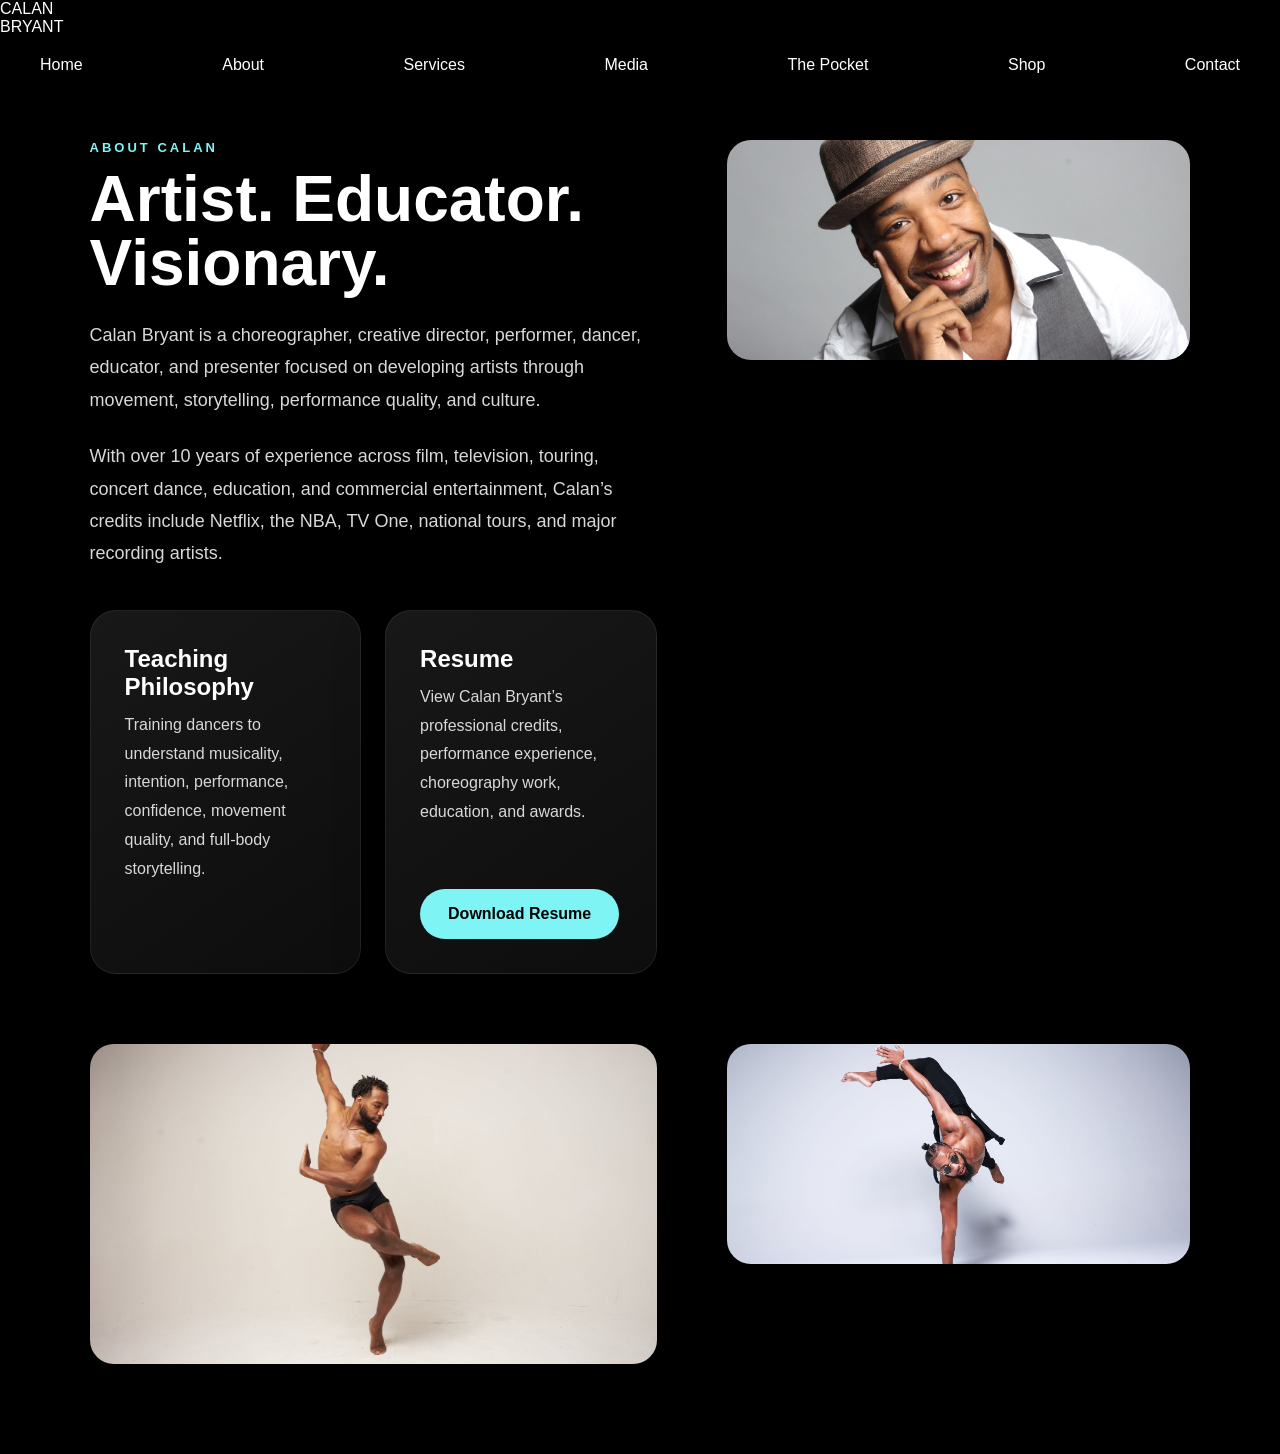
==== about.html @ 5f53896d "edit about page image layout" ====
<!DOCTYPE html>
<html lang="en">
<head>
  <meta charset="UTF-8">
  <meta name="viewport" content="width=device-width, initial-scale=1.0">
  <title>About | Calan Bryant</title>
  <link rel="stylesheet" href="style.css">
</head>

<body>

<header>
  <div class="logo">CALAN BRYANT</div>

  <nav>
    <a href="index.html">Home</a>
    <a href="about.html">About</a>
    <a href="services.html">Services</a>
    <a href="media.html">Media</a>
    <a href="pocket.html">The Pocket</a>
    <a href="shop.html">Shop</a>
    <a href="contact.html">Contact</a>
  </nav>
</header>

<section id="about" class="about-section">

  <div class="about-layout">

    <div class="about-content">

      <div class="eyebrow">About Calan</div>

      <h2>Artist. Educator. Visionary.</h2>

      <p>
        Calan Bryant is a choreographer, creative director, performer, dancer,
        educator, and presenter focused on developing artists through movement,
        storytelling, performance quality, and culture.
      </p>

      <p>
        With over 10 years of experience across film, television, touring,
        concert dance, education, and commercial entertainment, Calan’s credits
        include Netflix, the NBA, TV One, national tours, and major recording artists.
      </p>

      <div class="grid about-cards">

        <div class="card">
          <h3>Teaching Philosophy</h3>
          <p>
            Training dancers to understand musicality, intention, performance,
            confidence, movement quality, and full-body storytelling.
          </p>
        </div>

        <div class="card">
          <h3>Resume</h3>
          <p>
            View Calan Bryant’s professional credits, performance experience,
            choreography work, education, and awards.
          </p>

          <br>

          <a href="assets/Calan_Bryant_Resume.pdf" target="_blank" class="btn primary">
            Download Resume
          </a>
        </div>

      </div>

    </div>

     <div class="about-photo top-photo">
    <img src="images/About.jpg" alt="Calan Bryant">
  </div>

  <div class="about-photo middle-photo">
    <img src="images/about2.JPG" alt="Calan Bryant">
  </div>

  <div class="about-photo bottom-photo">
    <img src="images/about3.jpg" alt="Calan Bryant">
  </div>

  </div>

</section>

</body>
</html>
---- style.css ----
*{
  margin:0;
  padding:0;
  box-sizing:border-box;
}

body{
  font-family:Arial, sans-serif;
  background:#000;
  color:white;
}

header{
  background:black;
  position:fixed;
  width:100%;
  top:0;
  z-index:1000;
}

nav{
  display:flex;
  justify-content:space-between;
  align-items:center;
  padding:20px 40px;
}

.logo{
  width:120px;
}

nav ul{
  display:flex;
  list-style:none;
  gap:25px;
}

nav a{
  color:white;
  text-decoration:none;
}

.hero{
  height:100vh;
  display:flex;
  justify-content:center;
  align-items:center;
  text-align:center;
  background:#111;
  padding:20px;
}

.hero h1{
  font-size:70px;
}

.hero p{
  margin:20px 0;
  font-size:20px;
}

.btn{
  display:inline-block;
  padding:15px 30px;
  background:#8ffcff;
  color:black;
  text-decoration:none;
  border-radius:30px;
  font-weight:bold;
}

.section{
  padding:100px 40px;
  text-align:center;
}

.dark{
  background:#111;
}

.cards{
  display:grid;
  grid-template-columns:repeat(auto-fit,minmax(250px,1fr));
  gap:20px;
  margin-top:40px;
}

.card{
  background:#1c1c1c;
  padding:30px;
  border-radius:20px;
}

.pocket-logo{
  width:180px;
  margin-bottom:30px;
}

footer{
  text-align:center;
  padding:30px;
  background:#111;
}
.hero {
  position: relative;
  min-height: 100vh;
  background: #0d0d0d;
  display: flex;
  justify-content: center;
  align-items: center;
  text-align: center;
  overflow: hidden;
  padding: 0 40px;
}

.hero-content {
  position: relative;
  z-index: 2;
  max-width: 900px;
  margin-top: 300px;
}

.hero-image {
  position: absolute;
  width: 240px;
  height: 320px;
  overflow: hidden;
  border-radius: 12px;
  z-index: 1;
}

.hero-image img {
  width: 100%;
  height: 100%;
  object-fit: contain;
}

.left-image {
  left: 80px;
  top: 100px;
}

.right-image {
  right: 80px;
  top: 75px;
}
/* HOMEPAGE MODERN CINEMATIC SECTIONS */

section {
  padding: 90px 7%;
}

section:nth-of-type(even) {
  background: #050505;
}

.eyebrow {
  color: #7ff4f4;
  text-transform: uppercase;
  letter-spacing: 3px;
  font-size: 13px;
  font-weight: 700;
  margin-bottom: 12px;
}

h2 {
  font-size: clamp(34px, 5vw, 64px);
  line-height: 1;
  max-width: 950px;
  margin-bottom: 24px;
}

p {
  font-size: 18px;
  line-height: 1.7;
  color: #d8d8d8;
}

.grid {
  display: grid;
  grid-template-columns: repeat(3, 1fr);
  gap: 22px;
  margin-top: 35px;
}

.card,
.media-box {
  background: linear-gradient(145deg, #181818, #0d0d0d);
  border: 1px solid rgba(255,255,255,0.08);
  border-radius: 26px;
  padding: 34px;
  min-height: 220px;
  box-shadow: 0 20px 50px rgba(0,0,0,0.35);
}

.card h3,
.media-box {
  font-size: 24px;
  font-weight: 800;
}

.card p {
  font-size: 16px;
  margin-top: 10px;
}

.media-box {
  display: flex;
  align-items: end;
  min-height: 280px;
  background:
    linear-gradient(to top, rgba(0,0,0,.85), rgba(0,0,0,.15)),
    #151515;
}

.btn,
.hero-buttons a {
  display: inline-block;
  background: #7ff4f4;
  color: #000;
  padding: 16px 28px;
  border-radius: 999px;
  font-weight: 800;
  text-decoration: none;
  margin-top: 20px;
  transition: 0.3s ease;
}

.btn:hover,
.hero-buttons a:hover {
  transform: translateY(-3px);
  background: white;
}

.pocket-preview {
  background:
    linear-gradient(135deg, rgba(127,244,244,.15), rgba(0,0,0,.92)),
    #050505;
  border-top: 1px solid rgba(127,244,244,.2);
  border-bottom: 1px solid rgba(127,244,244,.2);
}

.footer-grid {
  display: grid;
  grid-template-columns: repeat(4, 1fr);
  gap: 30px;
}

footer {
  background: #020202;
  padding: 60px 7%;
  border-top: 1px solid rgba(255,255,255,.1);
}

footer input {
  padding: 14px;
  border-radius: 999px;
  border: none;
  width: 100%;
  margin-top: 10px;
}

.copyright {
  margin-top: 40px;
  font-size: 14px;
  color: #888;
}

/* MOBILE OPTIMIZATION */
@media (max-width: 900px) {
  .grid,
  .footer-grid {
    grid-template-columns: 1fr;
  }

  section {
    padding: 65px 6%;
  }

  h2 {
    font-size: 38px;
  }

  .card,
  .media-box {
    min-height: auto;
    padding: 28px;
  }

  p {
    font-size: 16px;
  }
}
.media-grid a {
  text-decoration: none;
  color: white;
}

.video-card {
  position: relative;
  overflow: hidden;
  cursor: pointer;
}

.video-card::before {
  content: "▶";
  position: absolute;
  top: 28px;
  right: 28px;
  width: 52px;
  height: 52px;
  border-radius: 50%;
  background: #7ff4f4;
  color: #000;
  display: flex;
  align-items: center;
  justify-content: center;
  font-size: 20px;
  font-weight: 900;
}

.video-card span {
  position: relative;
  z-index: 2;
}

.video-card:hover {
  transform: translateY(-6px);
  border-color: #7ff4f4;
}
.video-wrapper {
  position: relative;
  width: 100%;
  padding-top: 56.25%;
  border-radius: 24px;
  overflow: hidden;
  background: #111;
}

.video-wrapper {
  position: relative;
  width: 100%;
  padding-top: 56.25%;
  border-radius: 24px;
  overflow: hidden;
  background: #111;
}

.video-wrapper iframe {
  position: absolute;
  inset: 0;
  width: 100%;
  height: 100%;
  border: 0;
}
/* MEDIA THUMBNAILS */

.video-card {
  position: relative;
  overflow: hidden;
  min-height: 420px;
  display: flex;
  align-items: end;
  padding: 34px;
  text-decoration: none;
  color: white;
  background-size: cover;
  background-position: center;
  transition: 0.4s ease;
}

.video-card::after {
  content: "";
  position: absolute;
  inset: 0;
  background:
    linear-gradient(to top,
      rgba(0,0,0,.92),
      rgba(0,0,0,.2));
}

.video-card span {
  position: relative;
  z-index: 2;
  font-size: 28px;
  font-weight: 800;
  line-height: 1.1;
}

.video-card:hover {
  transform: translateY(-8px);
}

.video-card::before {
  content: "▶";
  position: absolute;
  top: 28px;
  right: 28px;
  width: 74px;
  height: 74px;
  border-radius: 50%;
  background: #7ff4f4;
  color: black;
  display: flex;
  align-items: center;
  justify-content: center;
  font-size: 28px;
  font-weight: 900;
  z-index: 3;
}

/* THUMBNAIL IMAGES */

.reel-card {
  background-image:
    linear-gradient(to top, rgba(0,0,0,.6), rgba(0,0,0,.1)),
    url("images/reel-thumbnail.jpg");
}

.performance-card {
  background-image:
    linear-gradient(to top, rgba(0,0,0,.6), rgba(0,0,0,.1)),
    url("images/performance-thumbnail.jpg");
}

.masterclass-card {
  background-image:
    linear-gradient(to top, rgba(0,0,0,.6), rgba(0,0,0,.1)),
    url("images/masterclass-thumbnail.jpg");
}
/* POCKET PREVIEW LAYOUT */

.pocket-layout {
  display: grid;
  grid-template-columns: 1.2fr .8fr;
  gap: 60px;
  align-items: center;
}

/* RIGHT SIDE */

.pocket-image {
  position: relative;
  display: flex;
  justify-content: center;
  align-items: center;
}

/* LOGO */

.pocket-image img {
  width: 100%;
  max-width: 480px;
  height: 520px;
  object-fit: cover;
  border-radius: 32px;
  display: block;
  margin-left: auto;
  box-shadow: 0 30px 60px rgba(0,0,0,.45);
}

/* MOBILE */

@media (max-width: 900px) {

  .pocket-layout {
    grid-template-columns: 1fr;
    gap: 40px;
  }

  .pocket-image img {
    margin: 0 auto;
    max-width: 280px;
  }

}
/* CONTACT PAGE */

.contact-section {
  padding-top: 180px;
  min-height: 100vh;
}

.contact-eyebrow {
  margin-bottom: 18px;
}

.contact-text {
  margin-bottom: 40px;
  font-size: 20px;
}

.contact-form {
  max-width: 1100px;
}

.form-grid {
  display: grid;
  grid-template-columns: repeat(2, 1fr);
  gap: 22px;
  margin-bottom: 22px;
}

.contact-form input,
.contact-form textarea {
  width: 100%;
  background: #121212;
  border: 1px solid rgba(255,255,255,.08);
  border-radius: 18px;
  padding: 20px;
  color: white;
  font-size: 16px;
  outline: none;
  transition: 0.3s ease;
}

.contact-form input:focus,
.contact-form textarea:focus {
  border-color: #7ff4f4;
  box-shadow: 0 0 0 4px rgba(127,244,244,.1);
}

.contact-form textarea {
  min-height: 180px;
  resize: vertical;
  margin-bottom: 30px;
}

.contact-form input::placeholder,
.contact-form textarea::placeholder {
  color: #888;
}

.contact-form button {
  border: none;
  cursor: pointer;
}

/* MOBILE */

@media (max-width: 768px) {

  .form-grid {
    grid-template-columns: 1fr;
  }

  .contact-section {
    padding-top: 140px;
  }

}
/* CONTACT LAYOUT */

.contact-layout {
  display: grid;
  grid-template-columns: 1.1fr .9fr;
  gap: 60px;
  align-items: center;
}

.contact-image {
  display: flex;
  justify-content: center;
  align-items: center;
}

.contact-image img {
  width: 100%;
  max-width: 430px;
  height: 640px;
  object-fit: cover;
  border-radius: 32px;
  box-shadow: 0 30px 80px rgba(0,0,0,.45);
}

/* MOBILE */

@media (max-width: 900px) {

  .contact-layout {
    grid-template-columns: 1fr;
  }

  .contact-image img {
    max-width: 100%;
    height: auto;
  }

}
/* ABOUT PAGE */

.about-section {
  padding-top: 140px;
  min-height: 100vh;
}

.about-layout {
  display: grid;
  grid-template-columns: 1.1fr .9fr;
  gap: 70px;
  align-items: start;
}

/* LEFT SIDE */

.about-content {
  max-width: 760px;
}

.about-content p {
  margin-bottom: 24px;
  line-height: 1.8;
}

.about-cards {
  display: flex;
  gap: 24px;
  margin-top: 40px;
  flex-wrap: wrap;
}

.about-cards .card {
  flex: 1;
  min-width: 240px;
}

/* RIGHT SIDE STACKED IMAGES */

.about-images {
  display: flex;
  flex-direction: column;
  gap: 22px;
  width: 100%;
  max-width: 520px;
  margin-left: auto;
}

.about-photo {
  width: 100%;
  overflow: hidden;
  border-radius: 24px;
  background: #111;
  box-shadow: 0 30px 60px rgba(0,0,0,.45);
}

/* IMAGE SIZES */

.top-photo {
  height: 220px;
}

.middle-photo {
  height: 320px;
}

.bottom-photo {
  height: 220px;
}

.about-photo img {
  width: 100%;
  height: 100%;
  object-fit: cover;
  display: block;
}

/* MOBILE */

@media (max-width: 900px) {

  .about-layout {
    grid-template-columns: 1fr;
  }

  .about-images {
    max-width: 100%;
    margin: 0 auto;
  }

  .top-photo,
  .middle-photo,
  .bottom-photo {
    height: auto;
  }

}
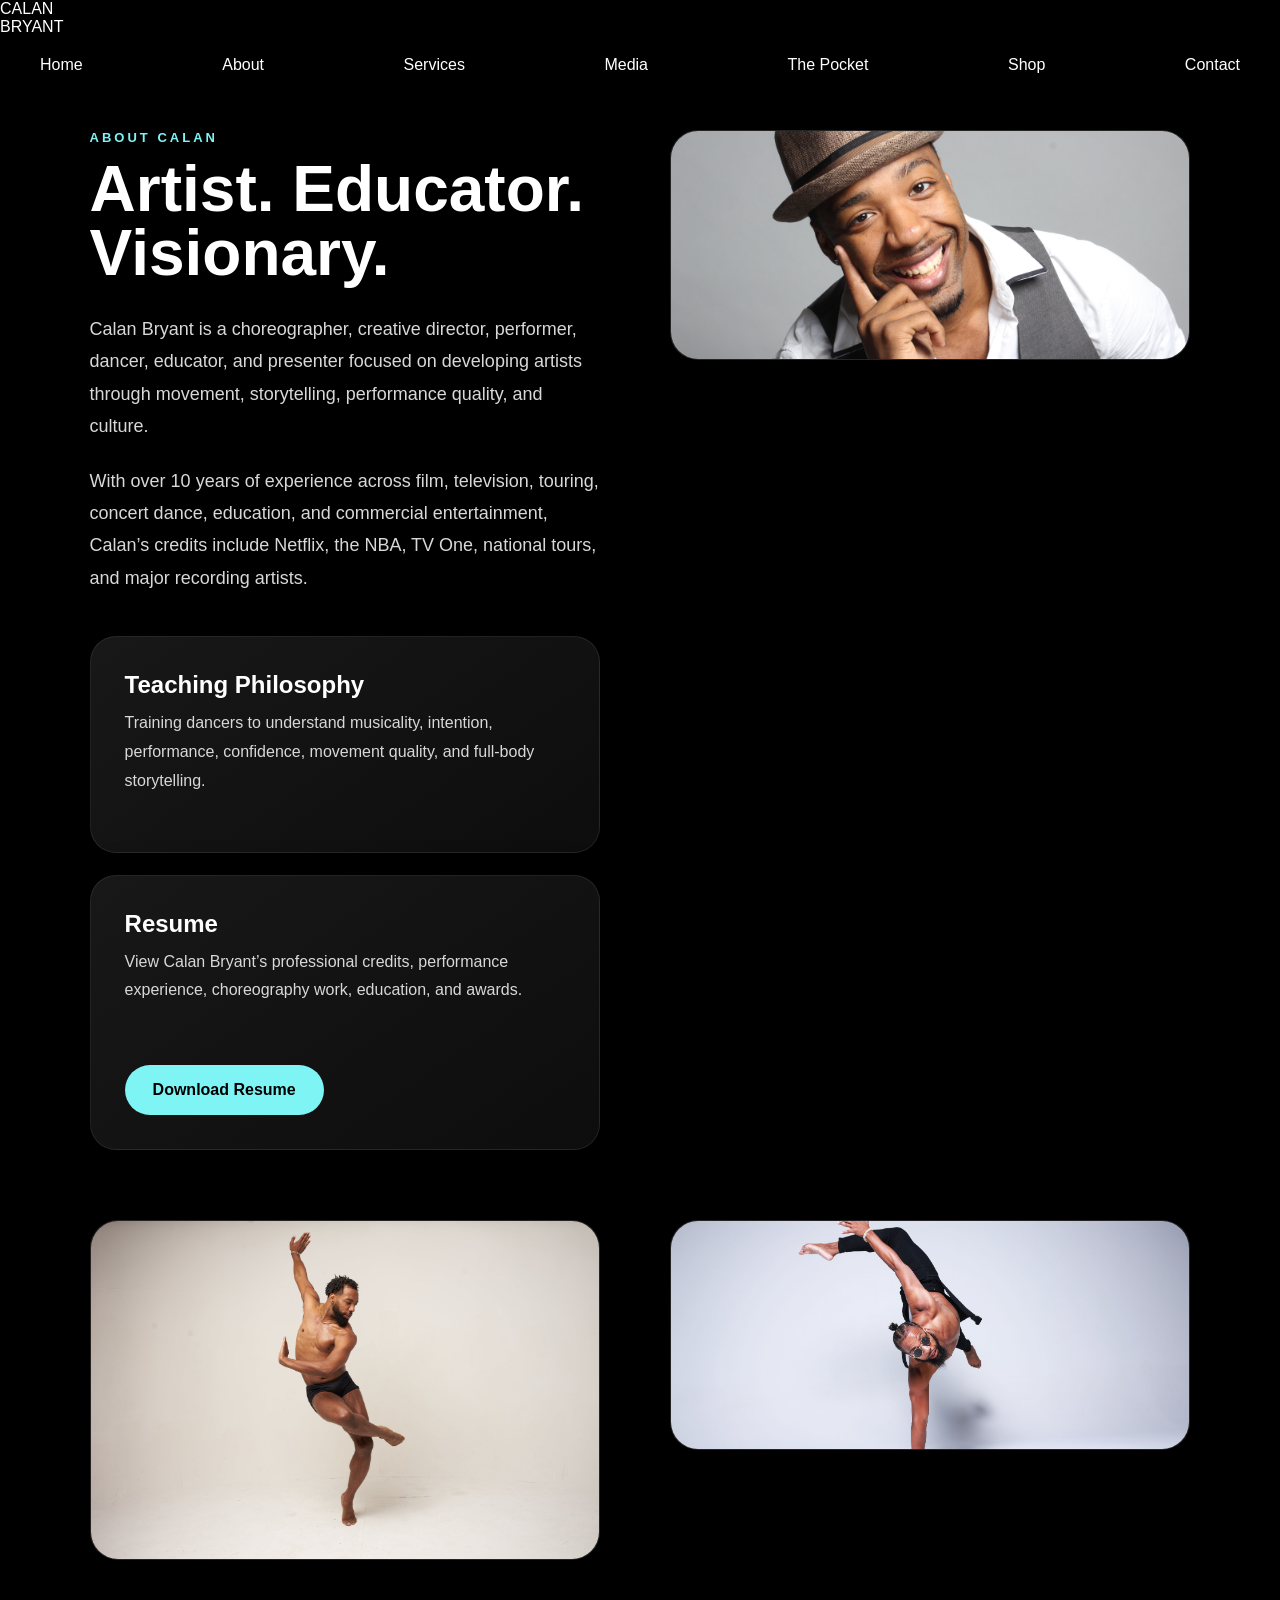
==== commit 36cf9693: "Fix about page layout" ====
--- a/about.html
+++ b/about.html
@@ -73,7 +73,7 @@
 
     </div>
 
-     <div class="about-photo top-photo">
+    <div class="about-photo top-photo">
     <img src="images/About.jpg" alt="Calan Bryant">
   </div>
 
--- a/style.css
+++ b/style.css
@@ -590,97 +590,112 @@
 /* ABOUT PAGE */
 
 .about-section {
-  padding-top: 140px;
+  padding: 130px 7% 90px;
   min-height: 100vh;
 }
 
 .about-layout {
   display: grid;
-  grid-template-columns: 1.1fr .9fr;
+  grid-template-columns: 1fr 520px;
   gap: 70px;
   align-items: start;
 }
 
-/* LEFT SIDE */
-
 .about-content {
+  max-width: 780px;
+}
+
+.about-content h2 {
+  max-width: 720px;
+  margin-bottom: 28px;
+}
+
+.about-content p {
   max-width: 760px;
-}
-
-.about-content p {
-  margin-bottom: 24px;
+  margin-bottom: 22px;
   line-height: 1.8;
 }
 
+/* STACK CARDS VERTICALLY */
+
 .about-cards {
-  display: flex;
-  gap: 24px;
-  margin-top: 40px;
-  flex-wrap: wrap;
+  display: grid;
+  grid-template-columns: 1fr;
+  gap: 22px;
+  margin-top: 42px;
+  max-width: 620px;
 }
 
 .about-cards .card {
-  flex: 1;
-  min-width: 240px;
-}
-
-/* RIGHT SIDE STACKED IMAGES */
+  min-height: auto;
+  padding: 34px;
+}
+
+/* RIGHT SIDE IMAGE STACK */
 
 .about-images {
-  display: flex;
-  flex-direction: column;
-  gap: 22px;
+  display: grid;
+  grid-template-columns: 1fr;
+  gap: 18px;
   width: 100%;
   max-width: 520px;
-  margin-left: auto;
 }
 
 .about-photo {
   width: 100%;
   overflow: hidden;
-  border-radius: 24px;
+  border-radius: 28px;
   background: #111;
-  box-shadow: 0 30px 60px rgba(0,0,0,.45);
-}
-
-/* IMAGE SIZES */
+  border: 1px solid rgba(255,255,255,.08);
+  box-shadow: 0 24px 60px rgba(0,0,0,.45);
+}
 
 .top-photo {
-  height: 220px;
+  height: 230px;
 }
 
 .middle-photo {
-  height: 320px;
+  height: 340px;
 }
 
 .bottom-photo {
-  height: 220px;
+  height: 230px;
 }
 
 .about-photo img {
   width: 100%;
   height: 100%;
   object-fit: cover;
+  object-position: center;
   display: block;
 }
 
 /* MOBILE */
 
-@media (max-width: 900px) {
-
+@media (max-width: 1000px) {
   .about-layout {
     grid-template-columns: 1fr;
   }
 
   .about-images {
     max-width: 100%;
-    margin: 0 auto;
   }
 
   .top-photo,
   .middle-photo,
   .bottom-photo {
-    height: auto;
-  }
-
+    height: 360px;
+  }
+}
+
+@media (max-width: 600px) {
+  .about-section {
+    padding: 100px 6% 70px;
+  }
+
+  .top-photo,
+  .middle-photo,
+  .bottom-photo {
+    height: 260px;
+  }
 }
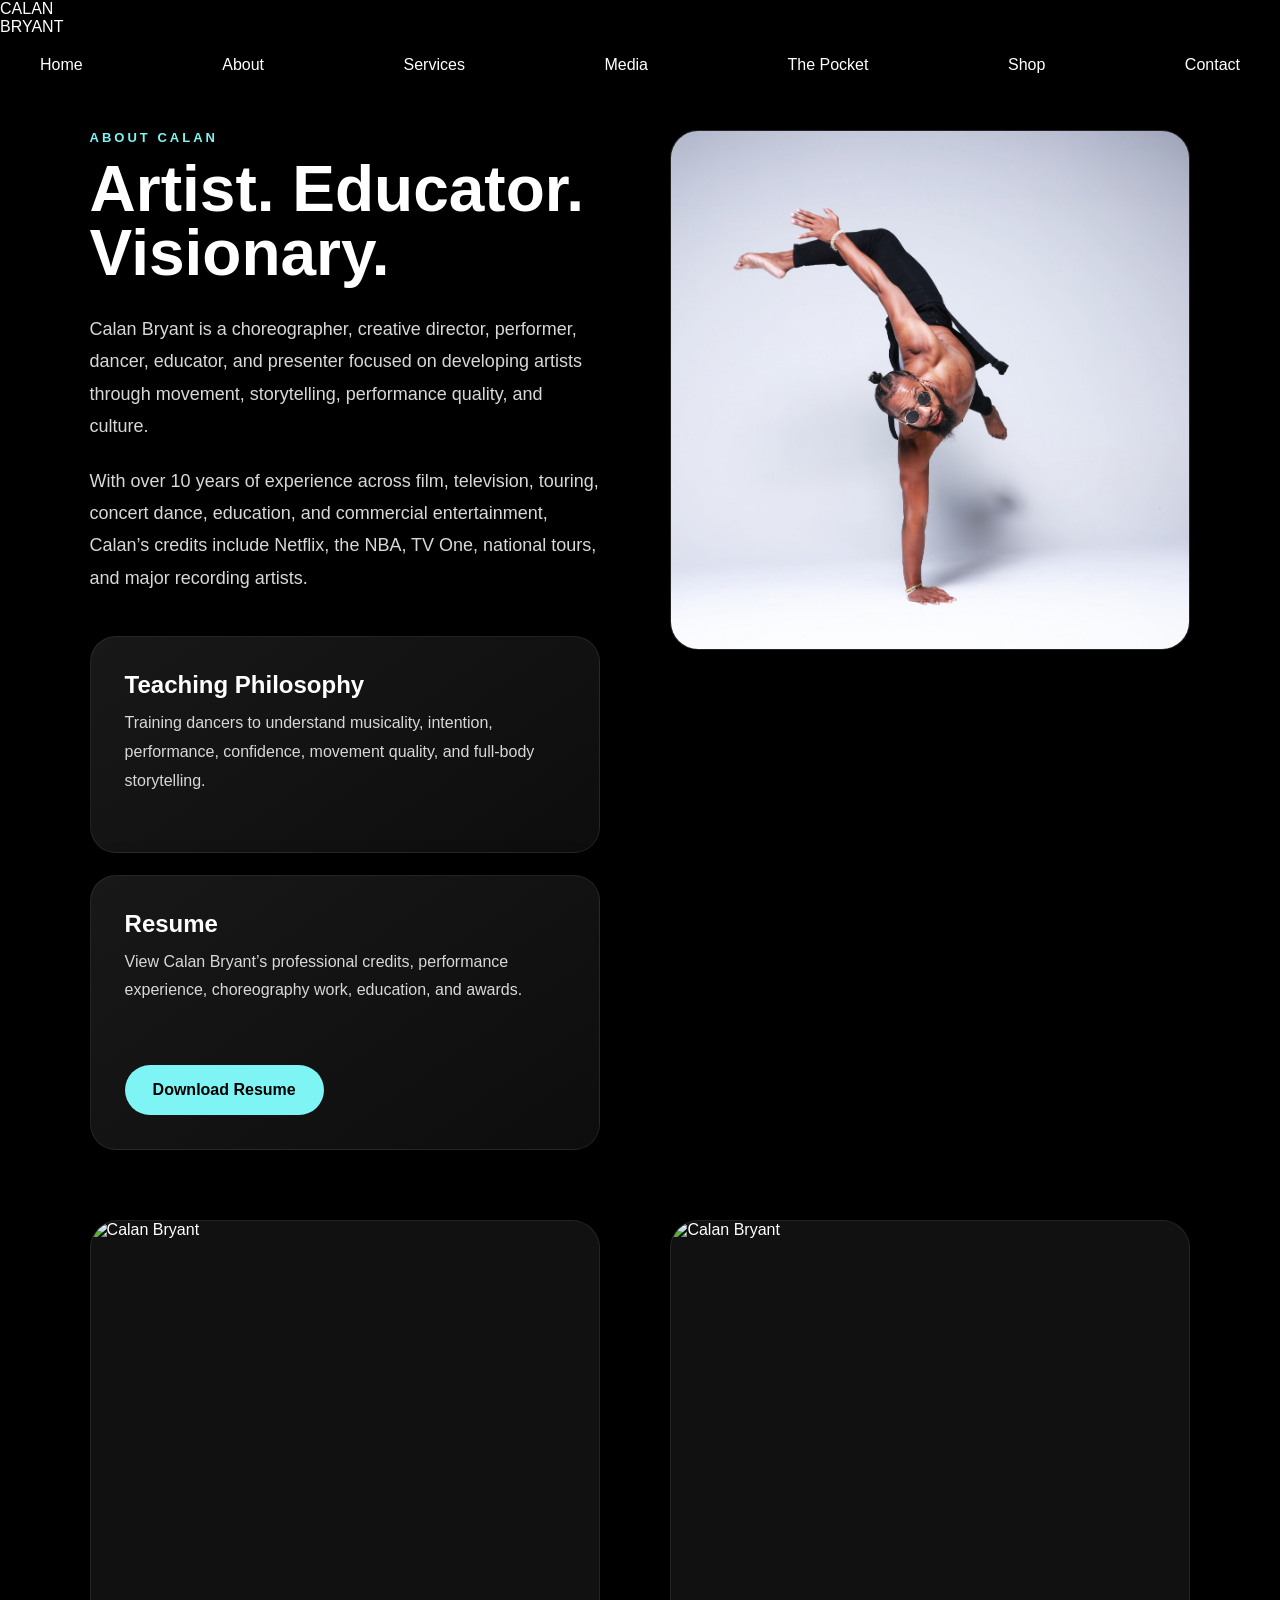
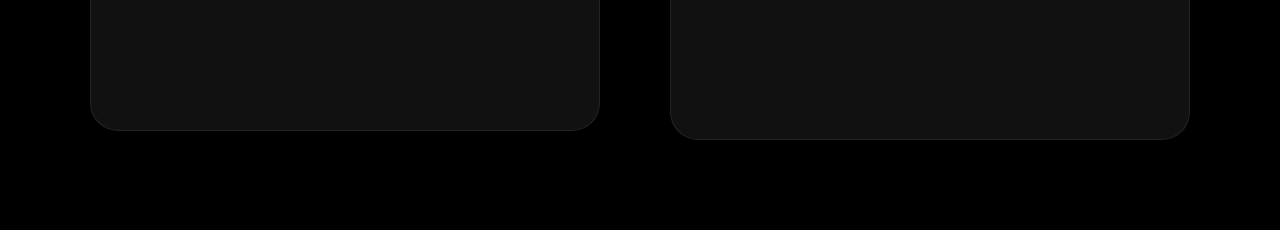
==== commit 781301df: "edit about page image layout" ====
--- a/about.html
+++ b/about.html
@@ -74,15 +74,15 @@
     </div>
 
     <div class="about-photo top-photo">
-    <img src="images/About.jpg" alt="Calan Bryant">
+    <img src="images/about3.jpg" alt="Calan Bryant">
   </div>
 
   <div class="about-photo middle-photo">
-    <img src="images/about2.JPG" alt="Calan Bryant">
+    <img src="images/About.JPG" alt="Calan Bryant">
   </div>
 
   <div class="about-photo bottom-photo">
-    <img src="images/about3.jpg" alt="Calan Bryant">
+    <img src="images/about2.jpg" alt="Calan Bryant">
   </div>
 
   </div>
--- a/style.css
+++ b/style.css
@@ -636,13 +636,15 @@
 .about-images {
   display: grid;
   grid-template-columns: 1fr;
-  gap: 18px;
-  width: 100%;
-  max-width: 520px;
+  gap: 22px;
+  width: 100%;
+  max-width: 420px;
+  margin-left: auto;
 }
 
 .about-photo {
   width: 100%;
+  aspect-ratio: 1 / 1;
   overflow: hidden;
   border-radius: 28px;
   background: #111;
@@ -650,52 +652,24 @@
   box-shadow: 0 24px 60px rgba(0,0,0,.45);
 }
 
-.top-photo {
-  height: 230px;
-}
-
-.middle-photo {
-  height: 340px;
-}
-
+.top-photo,
+.middle-photo,
 .bottom-photo {
-  height: 230px;
+  height: auto;
 }
 
 .about-photo img {
   width: 100%;
   height: 100%;
   object-fit: cover;
-  object-position: center;
+  object-position: center top;
   display: block;
 }
 
 /* MOBILE */
 
 @media (max-width: 1000px) {
-  .about-layout {
-    grid-template-columns: 1fr;
-  }
-
   .about-images {
     max-width: 100%;
   }
-
-  .top-photo,
-  .middle-photo,
-  .bottom-photo {
-    height: 360px;
-  }
-}
-
-@media (max-width: 600px) {
-  .about-section {
-    padding: 100px 6% 70px;
-  }
-
-  .top-photo,
-  .middle-photo,
-  .bottom-photo {
-    height: 260px;
-  }
 }
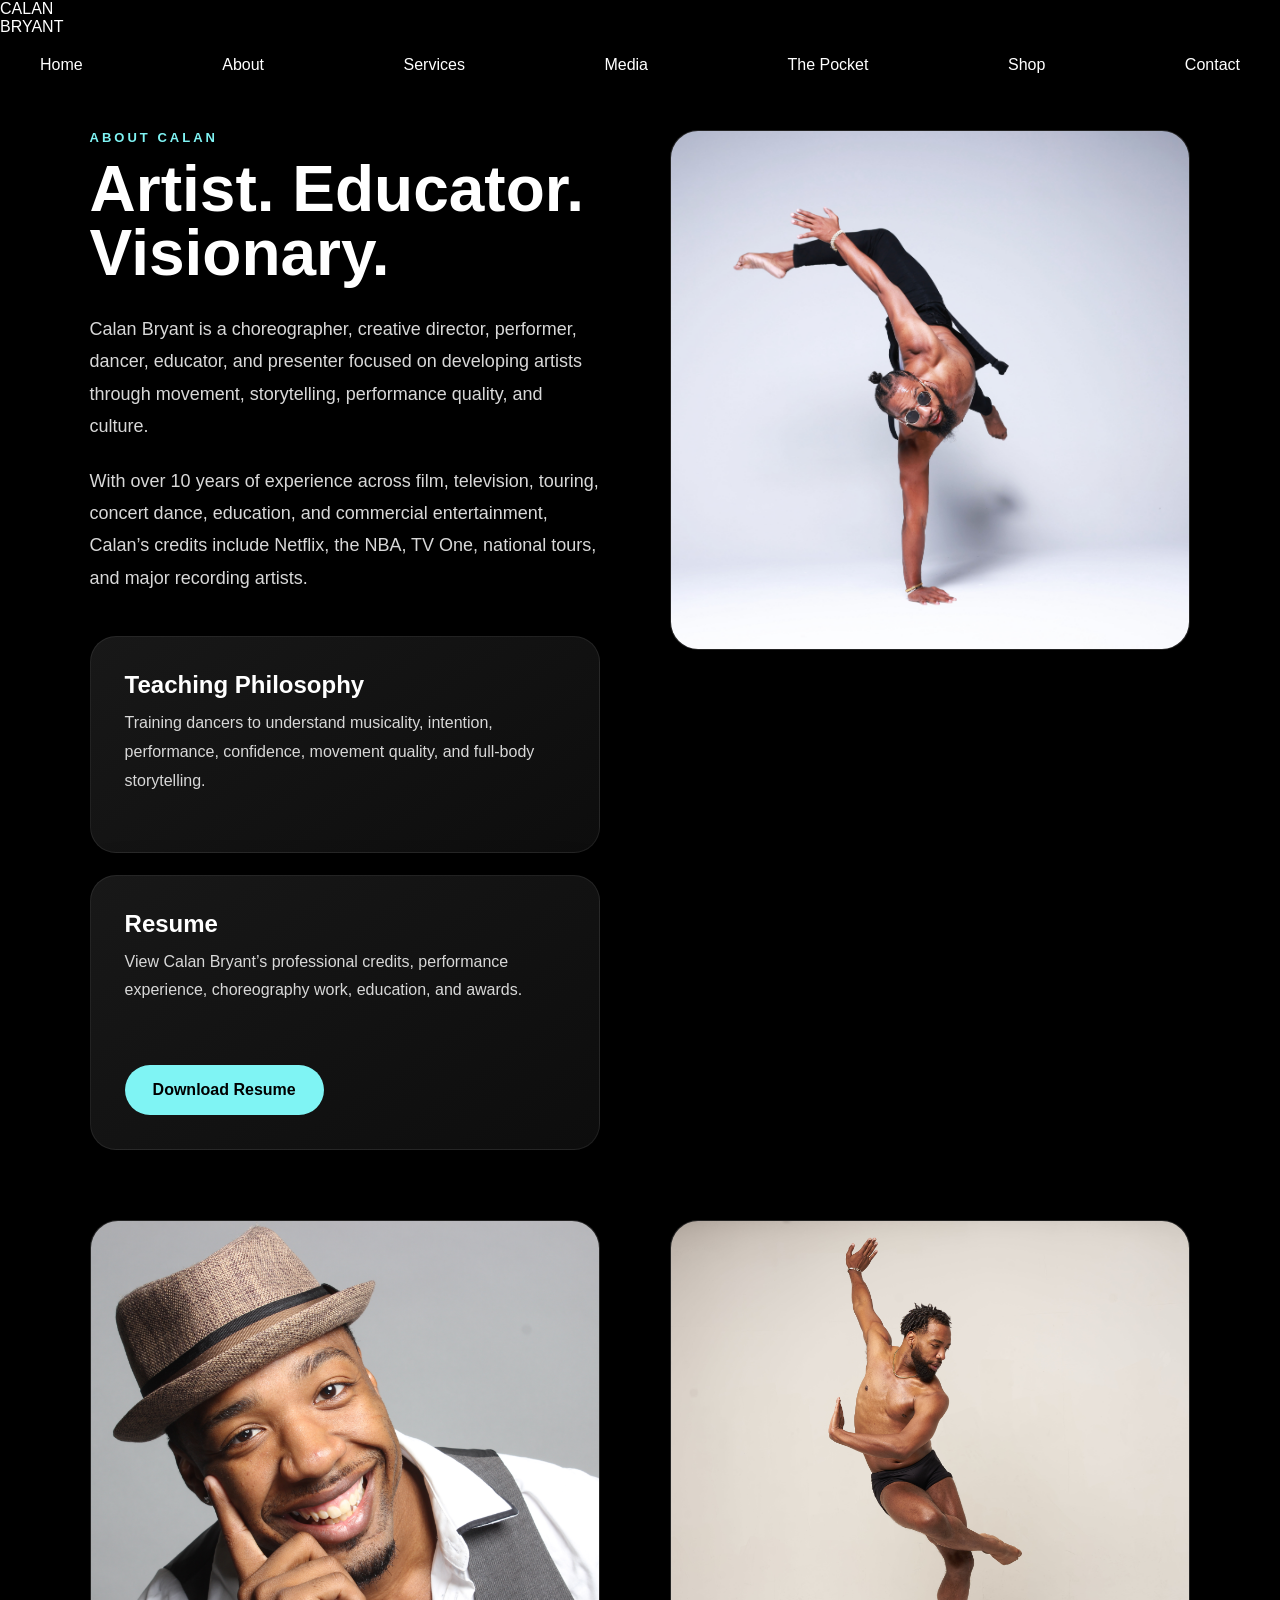
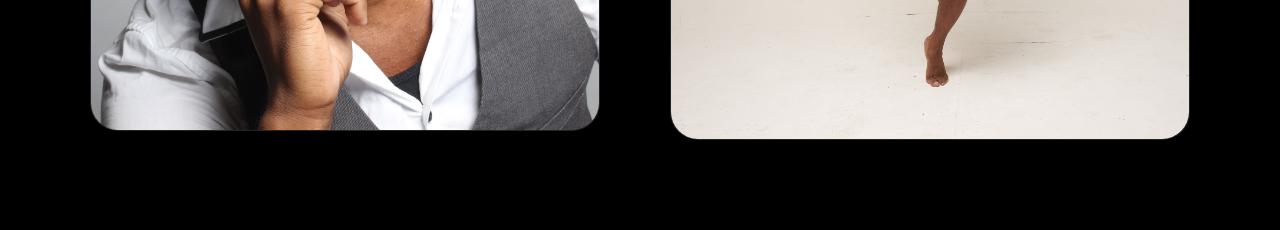
==== commit 45ea387a: "edit about page image layout" ====
--- a/about.html
+++ b/about.html
@@ -78,11 +78,11 @@
   </div>
 
   <div class="about-photo middle-photo">
-    <img src="images/About.JPG" alt="Calan Bryant">
+    <img src="images/About.jpg" alt="Calan Bryant">
   </div>
 
   <div class="about-photo bottom-photo">
-    <img src="images/about2.jpg" alt="Calan Bryant">
+    <img src="images/about2.JPG" alt="Calan Bryant">
   </div>
 
   </div>
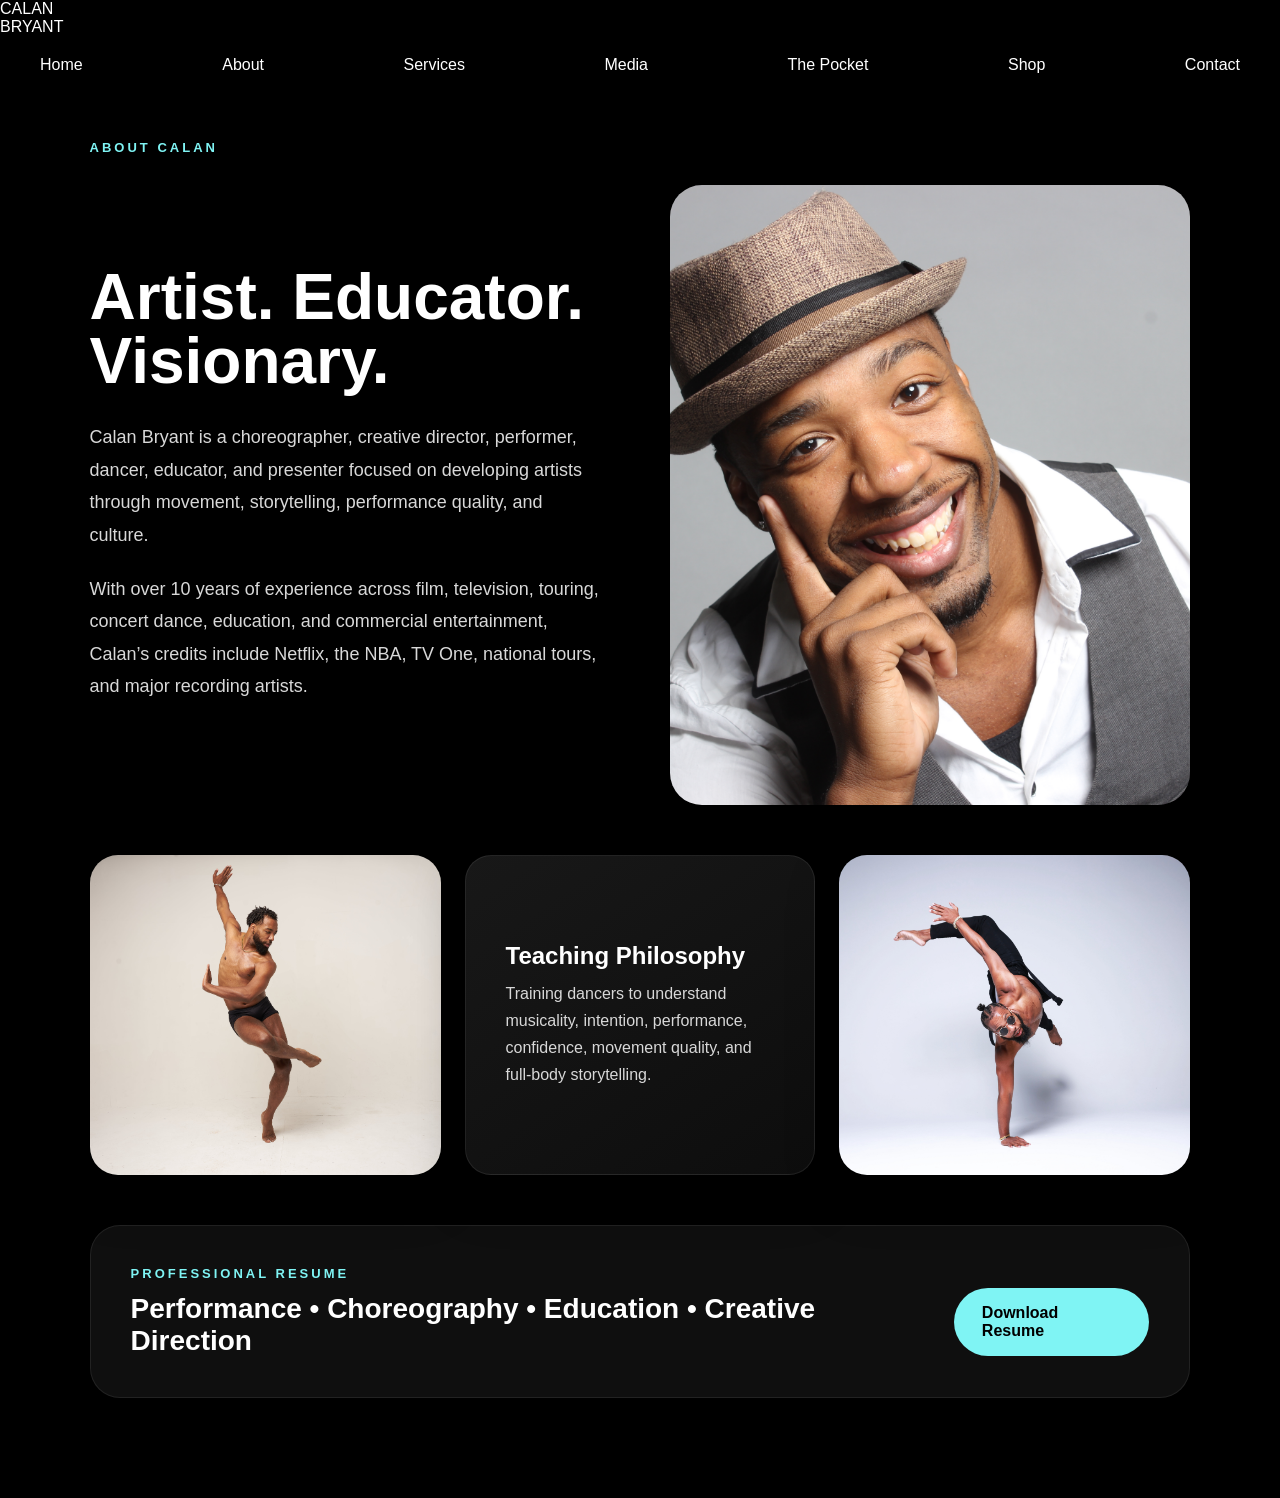
==== commit 106ec50d: "new about page image layout" ====
--- a/about.html
+++ b/about.html
@@ -25,65 +25,82 @@
 
 <section id="about" class="about-section">
 
-  <div class="about-layout">
+  <div class="eyebrow">ABOUT CALAN</div>
 
+  <div class="mosaic-top">
+
+    <!-- LEFT TEXT -->
     <div class="about-content">
 
-      <div class="eyebrow">About Calan</div>
-
-      <h2>Artist. Educator. Visionary.</h2>
+      <h2>
+        Artist. Educator.<br>
+        Visionary.
+      </h2>
 
       <p>
-        Calan Bryant is a choreographer, creative director, performer, dancer,
-        educator, and presenter focused on developing artists through movement,
-        storytelling, performance quality, and culture.
+        Calan Bryant is a choreographer, creative director, performer,
+        dancer, educator, and presenter focused on developing artists
+        through movement, storytelling, performance quality, and culture.
       </p>
 
       <p>
-        With over 10 years of experience across film, television, touring,
-        concert dance, education, and commercial entertainment, Calan’s credits
-        include Netflix, the NBA, TV One, national tours, and major recording artists.
+        With over 10 years of experience across film, television,
+        touring, concert dance, education, and commercial entertainment,
+        Calan’s credits include Netflix, the NBA, TV One, national tours,
+        and major recording artists.
       </p>
-
-      <div class="grid about-cards">
-
-        <div class="card">
-          <h3>Teaching Philosophy</h3>
-          <p>
-            Training dancers to understand musicality, intention, performance,
-            confidence, movement quality, and full-body storytelling.
-          </p>
-        </div>
-
-        <div class="card">
-          <h3>Resume</h3>
-          <p>
-            View Calan Bryant’s professional credits, performance experience,
-            choreography work, education, and awards.
-          </p>
-
-          <br>
-
-          <a href="assets/Calan_Bryant_Resume.pdf" target="_blank" class="btn primary">
-            Download Resume
-          </a>
-        </div>
-
-      </div>
 
     </div>
 
-    <div class="about-photo top-photo">
-    <img src="images/about3.jpg" alt="Calan Bryant">
+    <!-- LARGE FEATURE IMAGE -->
+    <div class="feature-image">
+      <img src="images/About.jpg" alt="Calan Bryant">
+    </div>
+
   </div>
 
-  <div class="about-photo middle-photo">
-    <img src="images/About.jpg" alt="Calan Bryant">
+  <!-- BOTTOM MOSAIC -->
+  <div class="mosaic-bottom">
+
+    <!-- LEFT IMAGE -->
+    <div class="small-image">
+      <img src="images/about2.JPG" alt="Calan Bryant">
+    </div>
+
+    <!-- TEACHING CARD -->
+    <div class="card philosophy-card">
+      <h3>Teaching Philosophy</h3>
+
+      <p>
+        Training dancers to understand musicality, intention,
+        performance, confidence, movement quality,
+        and full-body storytelling.
+      </p>
+    </div>
+
+    <!-- RIGHT IMAGE -->
+    <div class="small-image">
+      <img src="images/about3.jpg" alt="Calan Bryant">
+    </div>
+
   </div>
 
-  <div class="about-photo bottom-photo">
-    <img src="images/about2.JPG" alt="Calan Bryant">
-  </div>
+  <!-- RESUME CTA -->
+  <div class="resume-banner">
+
+    <div>
+      <div class="eyebrow">Professional Resume</div>
+
+      <h3>
+        Performance • Choreography • Education • Creative Direction
+      </h3>
+    </div>
+
+    <a href="assets/Calan_Bryant_Resume.pdf"
+       target="_blank"
+       class="btn primary">
+      Download Resume
+    </a>
 
   </div>
 
--- a/style.css
+++ b/style.css
@@ -588,88 +588,138 @@
 
 }
 /* ABOUT PAGE */
+/* ABOUT PAGE */
 
 .about-section {
-  padding: 130px 7% 90px;
+  padding: 140px 7% 100px;
   min-height: 100vh;
 }
 
-.about-layout {
+/* TOP SECTION */
+
+.mosaic-top {
   display: grid;
   grid-template-columns: 1fr 520px;
   gap: 70px;
-  align-items: start;
+  align-items: center;
+  margin-top: 30px;
 }
 
 .about-content {
-  max-width: 780px;
+  max-width: 760px;
 }
 
 .about-content h2 {
-  max-width: 720px;
   margin-bottom: 28px;
 }
 
 .about-content p {
-  max-width: 760px;
   margin-bottom: 22px;
   line-height: 1.8;
 }
 
-/* STACK CARDS VERTICALLY */
-
-.about-cards {
+/* FEATURE IMAGE */
+
+.feature-image {
+  width: 100%;
+  height: 620px;
+  overflow: hidden;
+  border-radius: 32px;
+  background: #111;
+  box-shadow: 0 30px 70px rgba(0,0,0,.45);
+}
+
+.feature-image img {
+  width: 100%;
+  height: 100%;
+  object-fit: cover;
+}
+
+/* BOTTOM MOSAIC */
+
+.mosaic-bottom {
   display: grid;
-  grid-template-columns: 1fr;
-  gap: 22px;
-  margin-top: 42px;
-  max-width: 620px;
-}
-
-.about-cards .card {
-  min-height: auto;
-  padding: 34px;
-}
-
-/* RIGHT SIDE IMAGE STACK */
-
-.about-images {
-  display: grid;
-  grid-template-columns: 1fr;
-  gap: 22px;
-  width: 100%;
-  max-width: 420px;
-  margin-left: auto;
-}
-
-.about-photo {
-  width: 100%;
-  aspect-ratio: 1 / 1;
+  grid-template-columns: 1fr 1fr 1fr;
+  gap: 24px;
+  margin-top: 50px;
+}
+
+/* SMALL IMAGES */
+
+.small-image {
+  height: 320px;
   overflow: hidden;
   border-radius: 28px;
   background: #111;
-  border: 1px solid rgba(255,255,255,.08);
-  box-shadow: 0 24px 60px rgba(0,0,0,.45);
-}
-
-.top-photo,
-.middle-photo,
-.bottom-photo {
-  height: auto;
-}
-
-.about-photo img {
+  box-shadow: 0 20px 50px rgba(0,0,0,.35);
+}
+
+.small-image img {
   width: 100%;
   height: 100%;
   object-fit: cover;
-  object-position: center top;
-  display: block;
+}
+
+/* PHILOSOPHY CARD */
+
+.philosophy-card {
+  display: flex;
+  flex-direction: column;
+  justify-content: center;
+  padding: 40px;
+}
+
+/* RESUME BANNER */
+
+.resume-banner {
+  margin-top: 50px;
+  padding: 40px;
+  border-radius: 30px;
+  background: #0f0f0f;
+  border: 1px solid rgba(255,255,255,.08);
+  display: flex;
+  justify-content: space-between;
+  align-items: center;
+  gap: 30px;
+}
+
+.resume-banner h3 {
+  margin-top: 10px;
+  font-size: 28px;
 }
 
 /* MOBILE */
 
 @media (max-width: 1000px) {
-  .about-images {
-    max-width: 100%;
-  }
+
+  .mosaic-top {
+    grid-template-columns: 1fr;
+  }
+
+  .mosaic-bottom {
+    grid-template-columns: 1fr;
+  }
+
+  .resume-banner {
+    flex-direction: column;
+    align-items: flex-start;
+  }
+
+  .feature-image {
+    height: 500px;
+  }
+
+}
+
+@media (max-width: 600px) {
+
+  .about-section {
+    padding: 110px 6% 70px;
+  }
+
+  .feature-image,
+  .small-image {
+    height: 320px;
+  }
+
 }
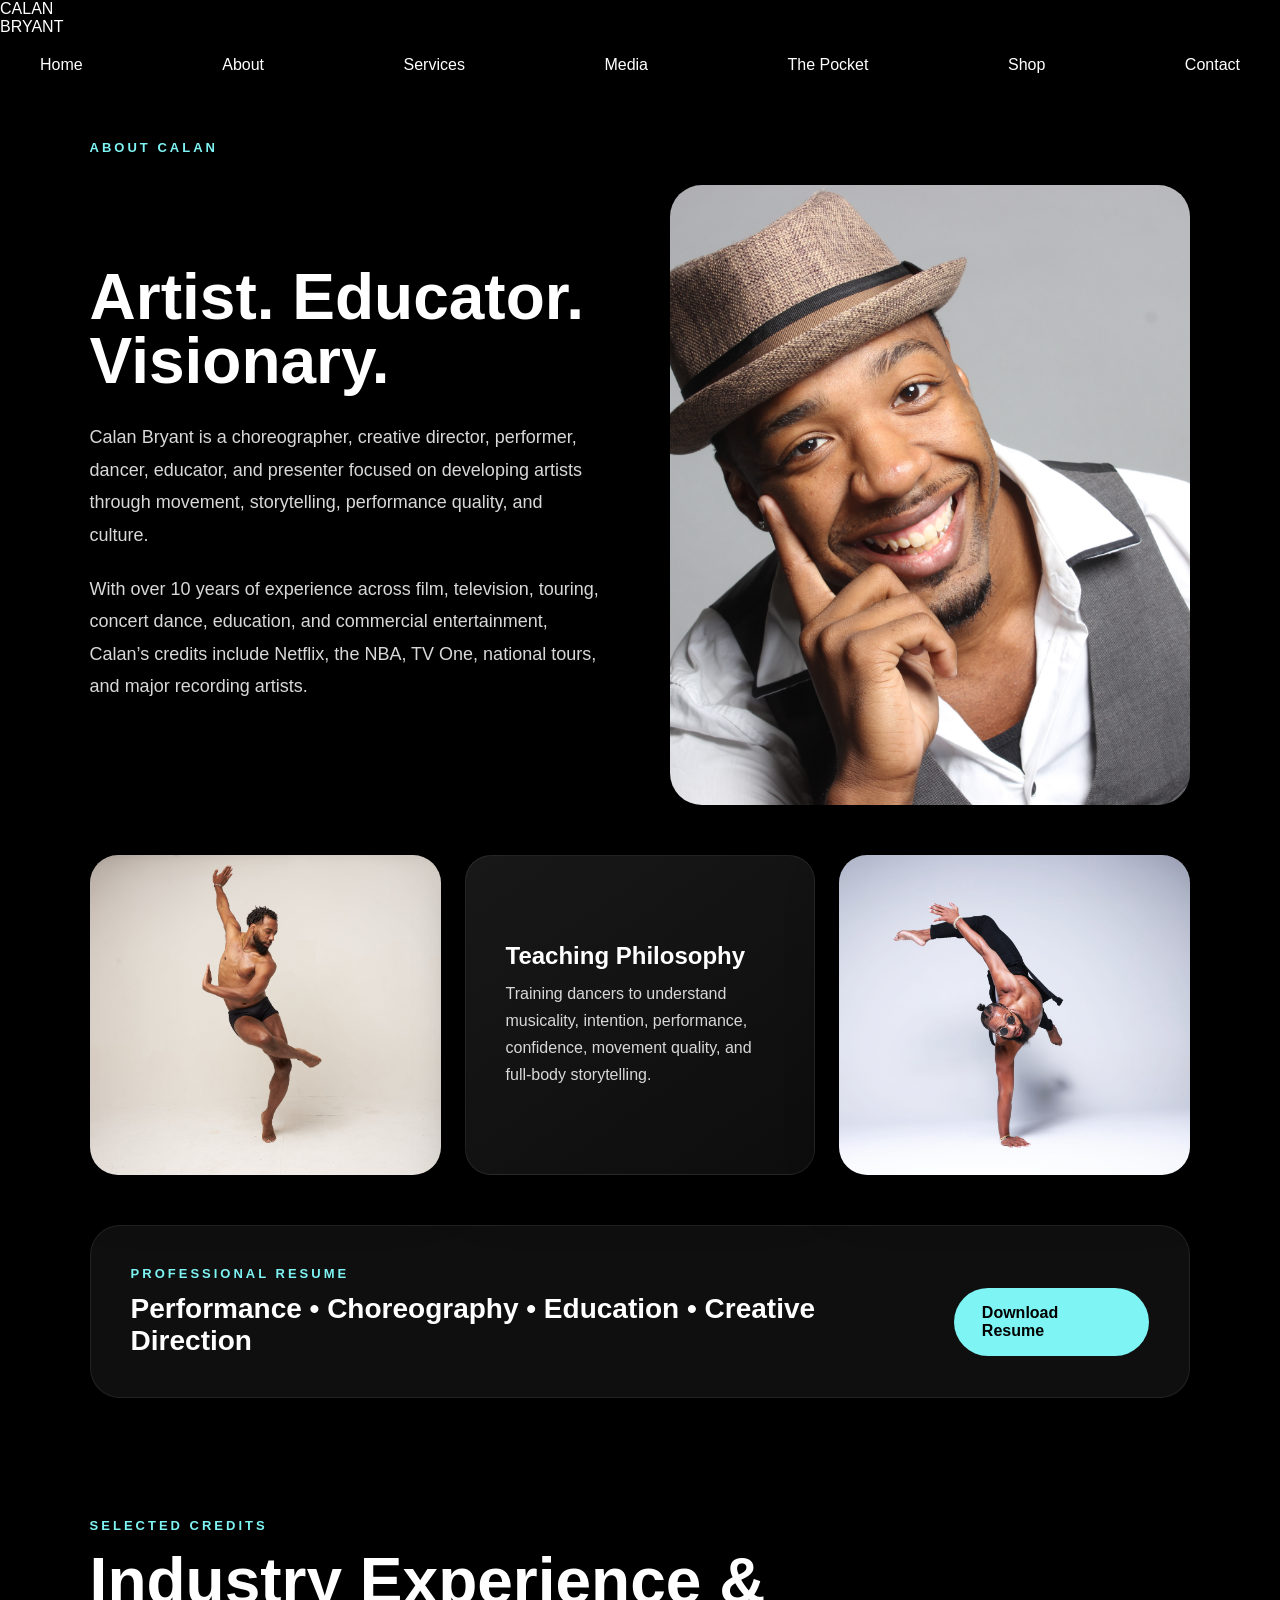
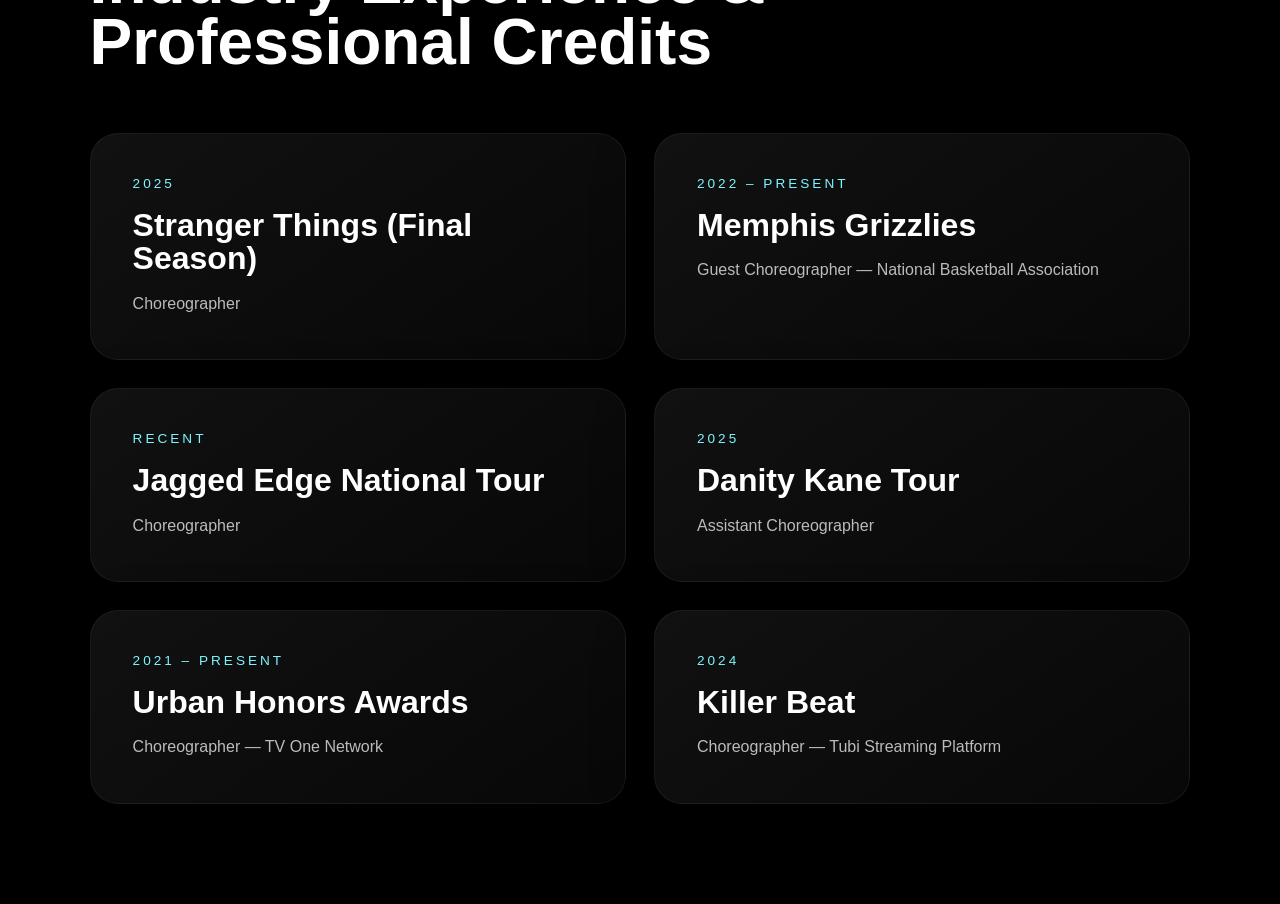
==== commit 10321946: "about page with credits" ====
--- a/about.html
+++ b/about.html
@@ -4,13 +4,17 @@
   <meta charset="UTF-8">
   <meta name="viewport" content="width=device-width, initial-scale=1.0">
   <title>About | Calan Bryant</title>
+
   <link rel="stylesheet" href="style.css">
 </head>
 
 <body>
 
 <header>
-  <div class="logo">CALAN BRYANT</div>
+
+  <div class="logo">
+    CALAN BRYANT
+  </div>
 
   <nav>
     <a href="index.html">Home</a>
@@ -21,15 +25,21 @@
     <a href="shop.html">Shop</a>
     <a href="contact.html">Contact</a>
   </nav>
+
 </header>
 
 <section id="about" class="about-section">
 
-  <div class="eyebrow">ABOUT CALAN</div>
+  <div class="eyebrow">
+    ABOUT CALAN
+  </div>
+
+  <!-- TOP LAYOUT -->
 
   <div class="mosaic-top">
 
-    <!-- LEFT TEXT -->
+    <!-- LEFT CONTENT -->
+
     <div class="about-content">
 
       <h2>
@@ -38,72 +48,207 @@
       </h2>
 
       <p>
-        Calan Bryant is a choreographer, creative director, performer,
-        dancer, educator, and presenter focused on developing artists
-        through movement, storytelling, performance quality, and culture.
+        Calan Bryant is a choreographer, creative director,
+        performer, dancer, educator, and presenter focused on
+        developing artists through movement, storytelling,
+        performance quality, and culture.
       </p>
 
       <p>
-        With over 10 years of experience across film, television,
-        touring, concert dance, education, and commercial entertainment,
-        Calan’s credits include Netflix, the NBA, TV One, national tours,
+        With over 10 years of experience across film,
+        television, touring, concert dance, education,
+        and commercial entertainment, Calan’s credits
+        include Netflix, the NBA, TV One, national tours,
         and major recording artists.
       </p>
 
     </div>
 
-    <!-- LARGE FEATURE IMAGE -->
+    <!-- FEATURE IMAGE -->
+
     <div class="feature-image">
-      <img src="images/About.jpg" alt="Calan Bryant">
+
+      <img
+        src="images/About.jpg"
+        alt="Calan Bryant"
+      >
+
     </div>
 
   </div>
 
   <!-- BOTTOM MOSAIC -->
+
   <div class="mosaic-bottom">
 
     <!-- LEFT IMAGE -->
+
     <div class="small-image">
-      <img src="images/about2.JPG" alt="Calan Bryant">
+
+      <img
+        src="images/about2.JPG"
+        alt="Calan Bryant Dance"
+      >
+
     </div>
 
     <!-- TEACHING CARD -->
+
     <div class="card philosophy-card">
-      <h3>Teaching Philosophy</h3>
+
+      <h3>
+        Teaching Philosophy
+      </h3>
 
       <p>
-        Training dancers to understand musicality, intention,
-        performance, confidence, movement quality,
-        and full-body storytelling.
+        Training dancers to understand musicality,
+        intention, performance, confidence,
+        movement quality, and full-body storytelling.
       </p>
+
     </div>
 
     <!-- RIGHT IMAGE -->
+
     <div class="small-image">
-      <img src="images/about3.jpg" alt="Calan Bryant">
-    </div>
-
-  </div>
-
-  <!-- RESUME CTA -->
+
+      <img
+        src="images/about3.jpg"
+        alt="Calan Bryant Performance"
+      >
+
+    </div>
+
+  </div>
+
+  <!-- RESUME BANNER -->
+
   <div class="resume-banner">
 
     <div>
-      <div class="eyebrow">Professional Resume</div>
+
+      <div class="eyebrow">
+        PROFESSIONAL RESUME
+      </div>
 
       <h3>
         Performance • Choreography • Education • Creative Direction
       </h3>
-    </div>
-
-    <a href="assets/Calan_Bryant_Resume.pdf"
-       target="_blank"
-       class="btn primary">
+
+    </div>
+
+    <a
+      href="assets/Calan_Bryant_Resume.pdf"
+      target="_blank"
+      class="btn primary"
+    >
       Download Resume
     </a>
 
   </div>
 
+  <!-- CREDITS SECTION -->
+
+  <div class="credits-section">
+
+    <div class="eyebrow">
+      SELECTED CREDITS
+    </div>
+
+    <h2>
+      Industry Experience & Professional Credits
+    </h2>
+
+    <div class="credits-grid">
+
+      <div class="credit-card">
+
+        <span>2025</span>
+
+        <h3>
+          Stranger Things (Final Season)
+        </h3>
+
+        <p>
+          Choreographer
+        </p>
+
+      </div>
+
+      <div class="credit-card">
+
+        <span>2022 – Present</span>
+
+        <h3>
+          Memphis Grizzlies
+        </h3>
+
+        <p>
+          Guest Choreographer — National Basketball Association
+        </p>
+
+      </div>
+
+      <div class="credit-card">
+
+        <span>Recent</span>
+
+        <h3>
+          Jagged Edge National Tour
+        </h3>
+
+        <p>
+          Choreographer
+        </p>
+
+      </div>
+
+      <div class="credit-card">
+
+        <span>2025</span>
+
+        <h3>
+          Danity Kane Tour
+        </h3>
+
+        <p>
+          Assistant Choreographer
+        </p>
+
+      </div>
+
+      <div class="credit-card">
+
+        <span>2021 – Present</span>
+
+        <h3>
+          Urban Honors Awards
+        </h3>
+
+        <p>
+          Choreographer — TV One Network
+        </p>
+
+      </div>
+
+      <div class="credit-card">
+
+        <span>2024</span>
+
+        <h3>
+          Killer Beat
+        </h3>
+
+        <p>
+          Choreographer — Tubi Streaming Platform
+        </p>
+
+      </div>
+
+    </div>
+
+  </div>
+
 </section>
 
 </body>
--- a/style.css
+++ b/style.css
@@ -39,7 +39,58 @@
   color:white;
   text-decoration:none;
 }
-
+/* HERO BACKGROUND IMAGE */
+
+.hero {
+  position: relative;
+  overflow: hidden;
+}
+
+/* BACKGROUND IMAGE */
+
+.hero-bg {
+  position: absolute;
+  inset: 0;
+
+  background:
+    linear-gradient(
+      rgba(0,0,0,.72),
+      rgba(0,0,0,.82)
+    ),
+    url("images/aboutbackground.jpg");
+
+  background-size: cover;
+  background-position: center;
+  background-repeat: no-repeat;
+
+  z-index: 0;
+}
+
+/* KEEP CONTENT ABOVE IMAGE */
+
+.hero-content,
+.hero-image {
+  position: relative;
+  z-index: 2;
+}
+
+/* OPTIONAL CINEMATIC GLOW */
+
+.hero::after {
+  content: "";
+
+  position: absolute;
+  inset: 0;
+
+  background:
+    radial-gradient(
+      circle at center,
+      rgba(0,255,255,.08),
+      transparent 60%
+    );
+
+  z-index: 1;
+}
 .hero{
   height:100vh;
   display:flex;
@@ -722,4 +773,111 @@
     height: 320px;
   }
 
+}
+/* =========================
+   CREDITS SECTION
+========================= */
+
+.credits-section {
+  padding-top: 120px;
+}
+
+.credits-section h2 {
+  font-size: clamp(2.7rem, 5vw, 5rem);
+
+  line-height: .95;
+
+  max-width: 900px;
+
+  margin-top: 18px;
+  margin-bottom: 60px;
+}
+
+.credits-grid {
+  display: grid;
+
+  grid-template-columns: repeat(2, 1fr);
+
+  gap: 28px;
+}
+
+.credit-card {
+  background:
+    linear-gradient(
+      145deg,
+      rgba(18,18,18,.95),
+      rgba(8,8,8,.95)
+    );
+
+  border: 1px solid rgba(255,255,255,.06);
+
+  border-radius: 28px;
+
+  padding: 42px;
+
+  transition: .35s ease;
+
+  box-shadow:
+    0 20px 60px rgba(0,0,0,.35);
+}
+
+.credit-card:hover {
+  transform: translateY(-8px);
+
+  border-color: rgba(125,245,255,.45);
+
+  box-shadow:
+    0 30px 80px rgba(0,0,0,.45);
+}
+
+.credit-card span {
+  color: #7df5ff;
+
+  text-transform: uppercase;
+
+  letter-spacing: 3px;
+
+  font-size: .85rem;
+
+  display: block;
+
+  margin-bottom: 18px;
+}
+
+.credit-card h3 {
+  font-size: 2rem;
+
+  line-height: 1.05;
+
+  margin-bottom: 14px;
+}
+
+.credit-card p {
+  color: rgba(255,255,255,.72);
+
+  line-height: 1.7;
+
+  font-size: 1rem;
+}
+
+/* MOBILE */
+
+@media (max-width: 900px) {
+
+  .credits-grid {
+    grid-template-columns: 1fr;
+  }
+
+  .credits-section {
+    padding-top: 80px;
+  }
+
+  .credit-card {
+    padding: 32px;
+  }
+
+  .credit-card h3 {
+    font-size: 1.6rem;
+  }
+
 }
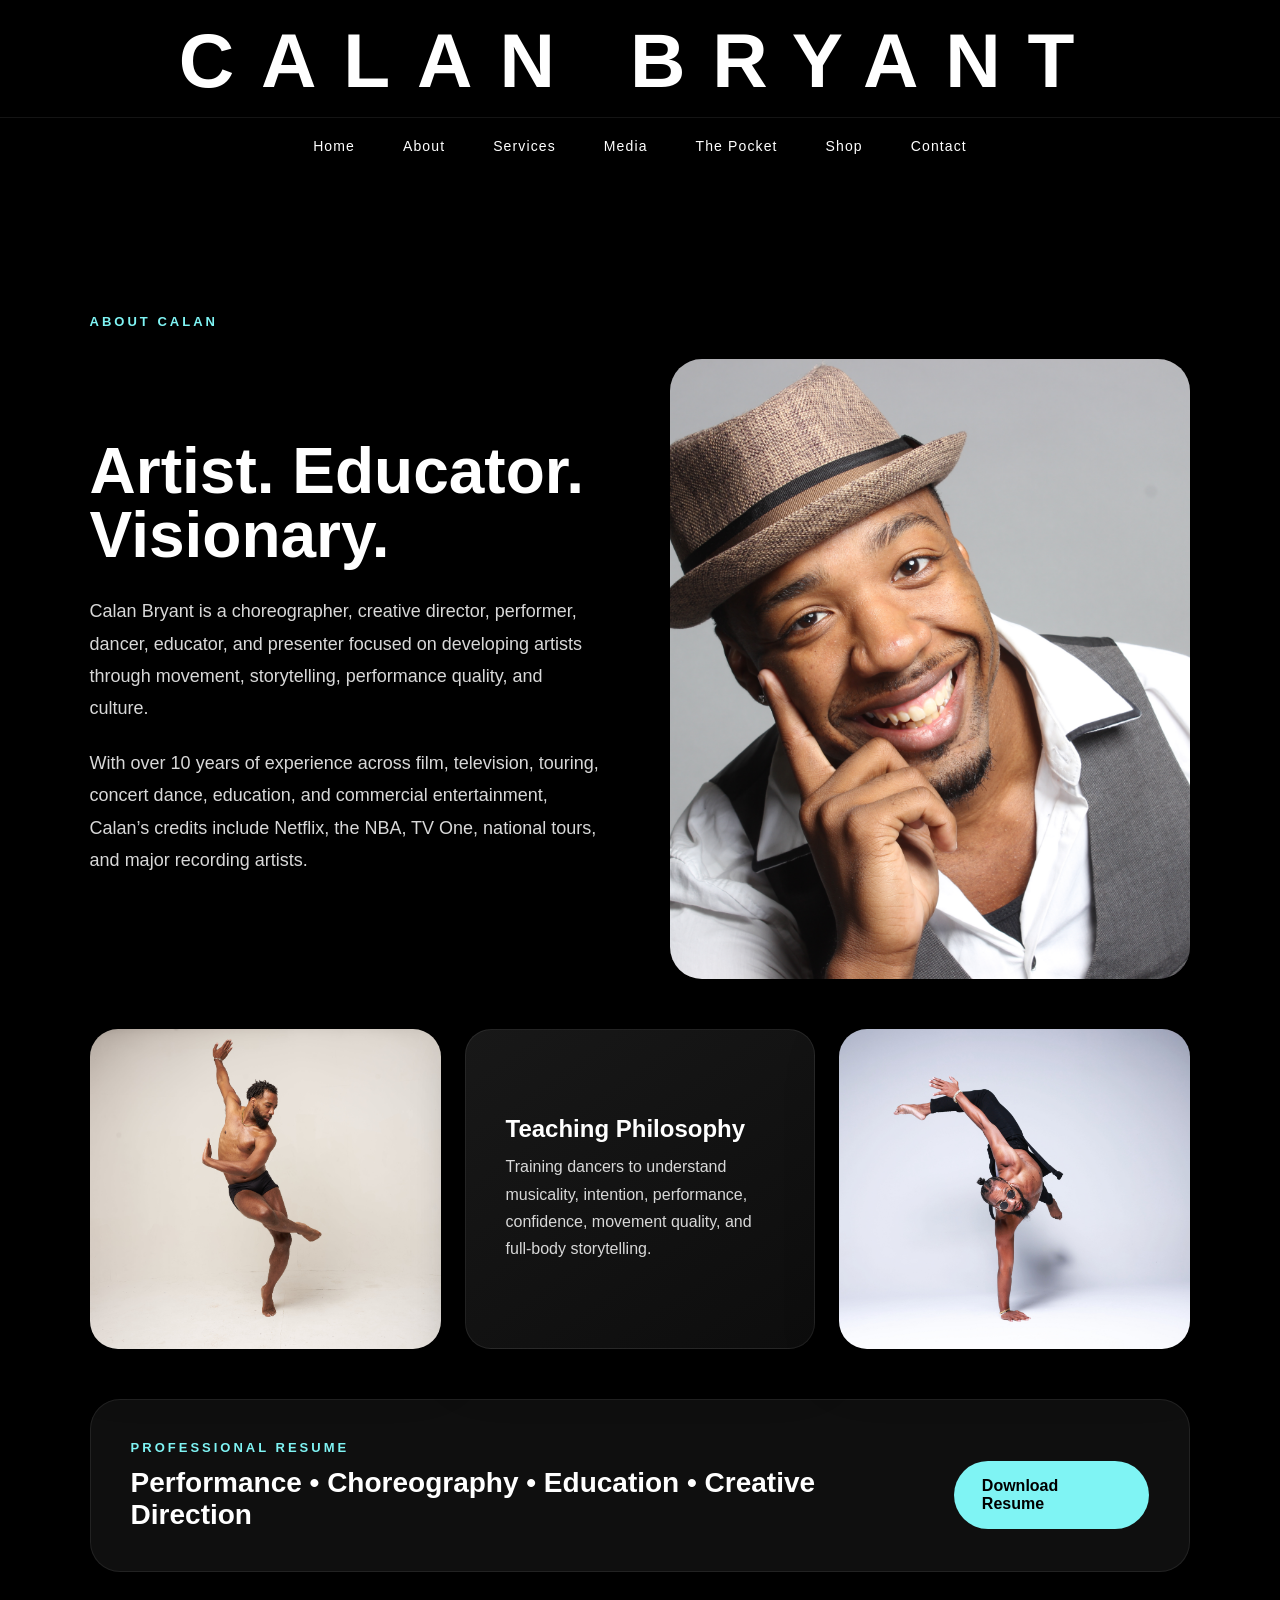
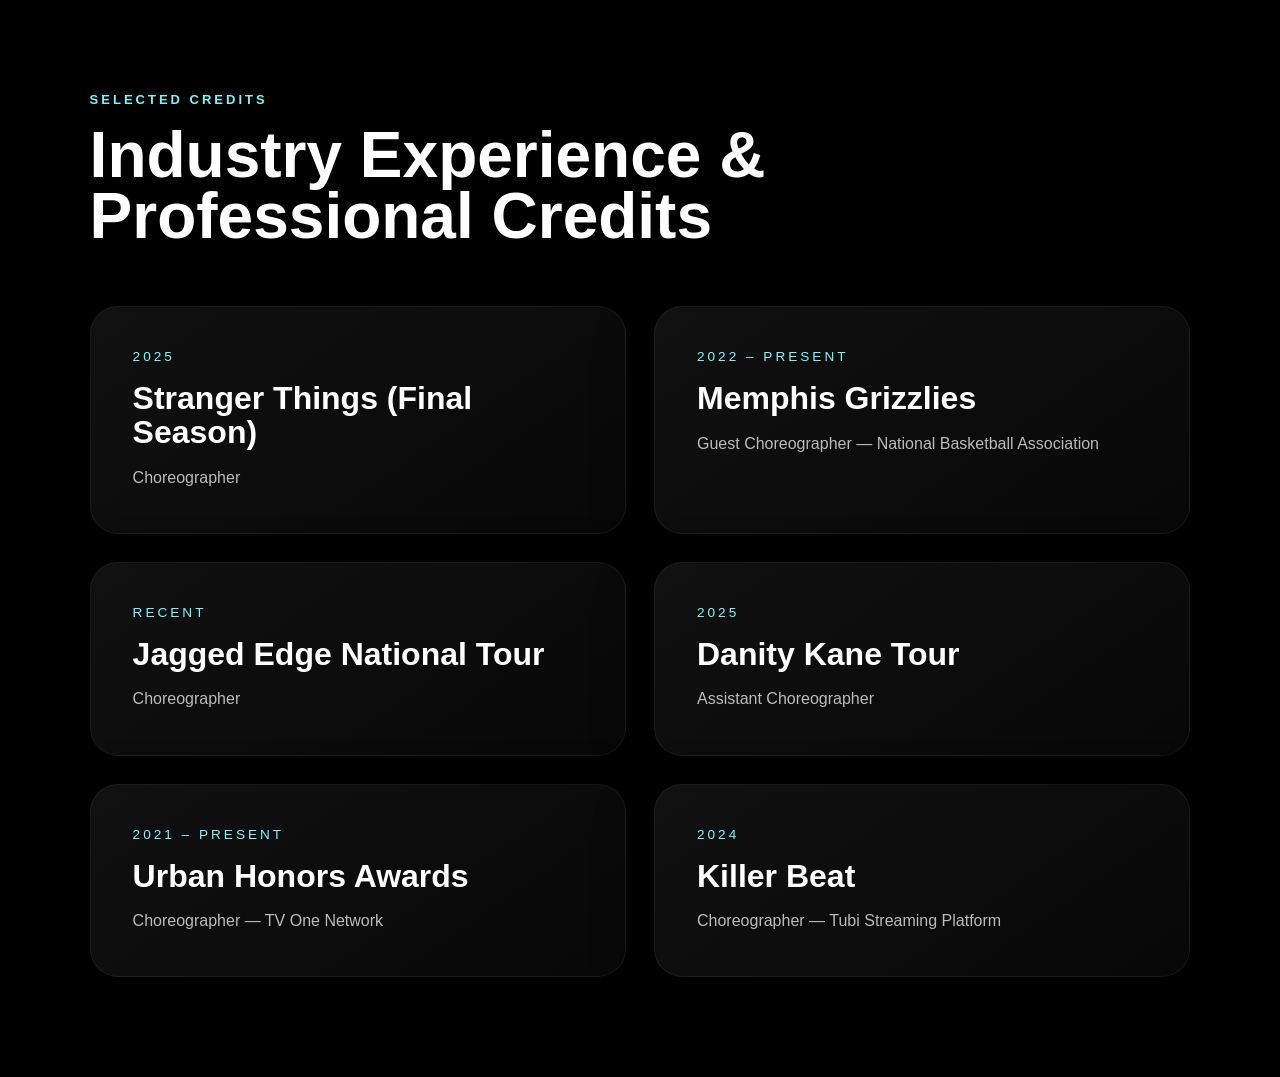
==== commit d1a3b41f: "title logo  page edits" ====
--- a/about.html
+++ b/about.html
@@ -1,6 +1,7 @@
 <!DOCTYPE html>
 <html lang="en">
 <head>
+    <meta name="viewport" content="width=device-width, initial-scale=1.0">
   <meta charset="UTF-8">
   <meta name="viewport" content="width=device-width, initial-scale=1.0">
   <title>About | Calan Bryant</title>
@@ -10,13 +11,20 @@
 
 <body>
 
-<header>
-
-  <div class="logo">
-    CALAN BRYANT
-  </div>
-
-  <nav>
+<header class="site-header">
+
+  <!-- TOP BRAND BAR -->
+  <div class="top-name-bar">
+
+    <h1 class="top-name">
+      CALAN BRYANT
+    </h1>
+
+  </div>
+
+  <!-- NAVIGATION -->
+  <nav class="main-nav">
+
     <a href="index.html">Home</a>
     <a href="about.html">About</a>
     <a href="services.html">Services</a>
@@ -24,6 +32,7 @@
     <a href="pocket.html">The Pocket</a>
     <a href="shop.html">Shop</a>
     <a href="contact.html">Contact</a>
+
   </nav>
 
 </header>
--- a/style.css
+++ b/style.css
@@ -880,4 +880,556 @@
     font-size: 1.6rem;
   }
 
+}
+/* =========================
+   SERVICES PAGE
+========================= */
+
+.services-section {
+  padding: 150px 7% 100px;
+}
+
+.services-hero {
+  display: grid;
+  grid-template-columns: 1.1fr .9fr;
+  gap: 70px;
+  align-items: start;
+}
+
+/* LEFT SIDE */
+
+.services-left h2 {
+  max-width: 700px;
+}
+
+.services-intro {
+  max-width: 760px;
+  margin-top: 20px;
+  margin-bottom: 45px;
+  line-height: 1.8;
+  color: rgba(255,255,255,.72);
+}
+
+/* GRID */
+
+.services-grid {
+  display: grid;
+  grid-template-columns: repeat(2, 1fr);
+  gap: 24px;
+}
+
+/* CARDS */
+
+.service-card {
+  background: linear-gradient(
+    180deg,
+    rgba(20,20,20,.95),
+    rgba(10,10,10,.95)
+  );
+
+  border: 1px solid rgba(255,255,255,.05);
+
+  border-radius: 28px;
+
+  padding: 34px;
+
+  transition: .4s ease;
+
+  min-height: 220px;
+}
+
+.service-card:hover {
+  transform: translateY(-8px);
+
+  border-color: rgba(122, 239, 245, .3);
+
+  box-shadow: 0 25px 60px rgba(0,0,0,.45);
+}
+
+.service-card h3 {
+  font-size: 1.5rem;
+  margin-bottom: 18px;
+}
+
+.service-card p {
+  color: rgba(255,255,255,.72);
+  line-height: 1.8;
+}
+
+/* REMOVE NUMBERS */
+
+.service-card span {
+  display: none;
+}
+
+/* RIGHT IMAGE */
+
+.services-image {
+  position: sticky;
+  top: 120px;
+}
+
+.services-image img {
+  width: 100%;
+  height: 720px;
+
+  object-fit: cover;
+  object-position: center;
+
+  border-radius: 34px;
+
+  display: block;
+
+  box-shadow:
+    0 40px 90px rgba(0,0,0,.45);
+}
+
+/* =========================
+   BOOKING SECTION
+========================= */
+
+.booking-section {
+  padding: 30px 7% 120px;
+}
+
+.booking-wrapper {
+  background: linear-gradient(
+    180deg,
+    rgba(18,18,18,.98),
+    rgba(10,10,10,.98)
+  );
+
+  border-radius: 38px;
+
+  padding: 60px;
+
+  border: 1px solid rgba(255,255,255,.05);
+}
+
+/* MOBILE */
+
+@media (max-width: 1100px) {
+
+  .services-hero {
+    grid-template-columns: 1fr;
+  }
+
+  .services-image {
+    position: relative;
+    top: 0;
+  }
+
+  .services-image img {
+    height: 520px;
+  }
+
+}
+
+@media (max-width: 768px) {
+
+  .services-section {
+    padding: 130px 6% 80px;
+  }
+
+  .services-grid {
+    grid-template-columns: 1fr;
+  }
+
+  .booking-wrapper {
+    padding: 35px 24px;
+  }
+
+  .services-image img {
+    height: 420px;
+  }
+
+}
+/* MEDIA GALLERY BUTTONS */
+
+.media-card {
+  display: flex;
+  flex-direction: column;
+  justify-content: space-between;
+  min-height: 220px;
+}
+
+.media-btn {
+  display: inline-flex;
+  align-items: center;
+  justify-content: center;
+  width: fit-content;
+  padding: 12px 24px;
+  margin-top: 28px;
+
+  border-radius: 999px;
+  border: 1px solid rgba(255,255,255,0.15);
+
+  background: rgba(255,255,255,0.06);
+  color: white;
+
+  text-decoration: none;
+  font-weight: 600;
+  letter-spacing: 0.5px;
+
+  transition: all 0.3s ease;
+}
+
+.media-btn:hover {
+  background: white;
+  color: black;
+  transform: translateY(-2px);
+}
+
+/* MOBILE */
+@media (max-width: 768px) {
+  .media-btn {
+    width: 100%;
+  }
+}
+/* =========================
+   FULL WIDTH BRAND HEADER
+========================= */
+
+/* FULL WIDTH BRAND HEADER FOR ALL PAGES */
+
+.site-header {
+  width: 100%;
+  position: relative;
+  z-index: 999;
+  background: #000;
+}
+
+.top-name-bar {
+  width: 100%;
+  background: #000;
+  padding: 22px 5% 18px;
+  border-bottom: 1px solid rgba(255,255,255,0.08);
+}
+
+.top-name {
+  margin: 0;
+  width: 100%;
+  text-align: center;
+  color: white;
+  font-size: clamp(34px, 6vw, 88px);
+  font-weight: 800;
+  letter-spacing: 0.35em;
+  text-transform: uppercase;
+  line-height: 1;
+}
+
+.main-nav {
+  width: 100%;
+  display: flex;
+  justify-content: center;
+  align-items: center;
+  gap: 48px;
+  flex-wrap: wrap;
+  background: #000;
+  padding: 20px 5%;
+}
+
+.main-nav a {
+  color: white;
+  text-decoration: none;
+  font-size: 14px;
+  font-weight: 500;
+  letter-spacing: 0.08em;
+}
+
+.main-nav a:hover {
+  opacity: 0.7;
+}
+
+@media (max-width: 768px) {
+  .top-name {
+    font-size: 34px;
+    letter-spacing: 0.18em;
+  }
+
+  .main-nav {
+    gap: 18px;
+    padding: 18px 5%;
+  }
+
+  .main-nav a {
+    font-size: 13px;
+  }
+}
+
+
+
+
+
+
+
+
+/* =========================
+   FULL WEBSITE MOBILE FIX
+   Add to bottom of style.css
+========================= */
+
+html, body {
+  width: 100%;
+  max-width: 100%;
+  overflow-x: hidden;
+}
+
+img, video, iframe {
+  max-width: 100%;
+}
+
+/* NAV MOBILE FIX */
+@media (max-width: 900px) {
+  header {
+    position: relative;
+  }
+
+  nav {
+    flex-direction: column;
+    gap: 18px;
+    padding: 18px 20px;
+  }
+
+  .logo {
+    width: 95px;
+  }
+
+  nav ul {
+    flex-wrap: wrap;
+    justify-content: center;
+    gap: 12px 18px;
+    padding: 0;
+  }
+
+  nav a {
+    font-size: 14px;
+  }
+}
+
+/* GENERAL PHONE SCALING */
+@media (max-width: 768px) {
+  section,
+  .section,
+  .about-section,
+  .services-section,
+  .contact-section,
+  .booking-section,
+  .credits-section {
+    padding-left: 6%;
+    padding-right: 6%;
+  }
+
+  h1,
+  .hero h1 {
+    font-size: clamp(38px, 11vw, 56px);
+    line-height: 1;
+  }
+
+  h2 {
+    font-size: clamp(32px, 9vw, 42px);
+    line-height: 1.05;
+  }
+
+  h3 {
+    font-size: 22px;
+  }
+
+  p {
+    font-size: 16px;
+    line-height: 1.65;
+  }
+
+  .btn,
+  .hero-buttons a {
+    width: 100%;
+    text-align: center;
+    padding: 15px 22px;
+  }
+}
+
+/* HOME HERO MOBILE */
+@media (max-width: 900px) {
+  .hero {
+    min-height: auto;
+    height: auto;
+    padding: 90px 6% 60px;
+    flex-direction: column;
+  }
+
+  .hero-content {
+    margin-top: 0;
+    max-width: 100%;
+  }
+
+  .hero-image {
+    position: relative;
+    width: 100%;
+    max-width: 320px;
+    height: auto;
+    margin: 22px auto 0;
+    left: auto;
+    right: auto;
+    top: auto;
+  }
+
+  .hero-image img {
+    height: auto;
+    object-fit: cover;
+  }
+
+  .left-image,
+  .right-image {
+    left: auto;
+    right: auto;
+    top: auto;
+  }
+}
+
+/* GRID FIXES */
+@media (max-width: 900px) {
+  .grid,
+  .cards,
+  .media-grid,
+  .services-grid,
+  .credits-grid,
+  .footer-grid,
+  .mosaic-bottom,
+  .form-grid {
+    grid-template-columns: 1fr !important;
+  }
+
+  .card,
+  .media-box,
+  .service-card,
+  .credit-card {
+    width: 100%;
+    padding: 26px;
+  }
+}
+
+/* MEDIA PAGE FIX */
+@media (max-width: 768px) {
+  .video-card {
+    min-height: 260px;
+    padding: 24px;
+  }
+
+  .video-card span {
+    font-size: 24px;
+  }
+
+  .video-card::before {
+    width: 54px;
+    height: 54px;
+    font-size: 20px;
+  }
+}
+
+/* ABOUT PAGE FIX */
+@media (max-width: 900px) {
+  .mosaic-top {
+    grid-template-columns: 1fr;
+    gap: 35px;
+  }
+
+  .feature-image,
+  .small-image {
+    height: auto;
+  }
+
+  .feature-image img,
+  .small-image img {
+    height: auto;
+  }
+
+  .resume-banner {
+    flex-direction: column;
+    align-items: flex-start;
+  }
+}
+
+/* SERVICES PAGE FIX */
+@media (max-width: 900px) {
+  .services-hero {
+    grid-template-columns: 1fr;
+    gap: 35px;
+  }
+
+  .services-image {
+    position: relative;
+    top: auto;
+  }
+
+  .services-image img {
+    height: auto;
+  }
+
+  .booking-wrapper {
+    padding: 28px 20px;
+  }
+}
+
+/* CONTACT PAGE FIX */
+@media (max-width: 900px) {
+  .contact-layout {
+    grid-template-columns: 1fr;
+    gap: 35px;
+  }
+
+  .contact-form {
+    max-width: 100%;
+  }
+
+  .contact-image img {
+    height: auto;
+  }
+
+  input,
+  textarea,
+  button {
+    font-size: 16px;
+  }
+}
+
+/* POCKET PAGE FIX */
+@media (max-width: 900px) {
+  .pocket-layout {
+    grid-template-columns: 1fr;
+    gap: 35px;
+  }
+
+  .pocket-image img {
+    max-width: 100%;
+    height: auto;
+  }
+}
+
+/* EXTRA SMALL PHONES */
+@media (max-width: 480px) {
+  nav ul {
+    gap: 10px;
+  }
+
+  nav a {
+    font-size: 13px;
+  }
+
+  section,
+  .section {
+    padding-top: 55px;
+    padding-bottom: 55px;
+  }
+
+  .hero {
+    padding-top: 70px;
+  }
+
+  .card,
+  .media-box,
+  .service-card,
+  .credit-card,
+  .booking-wrapper {
+    border-radius: 20px;
+  }
 }
